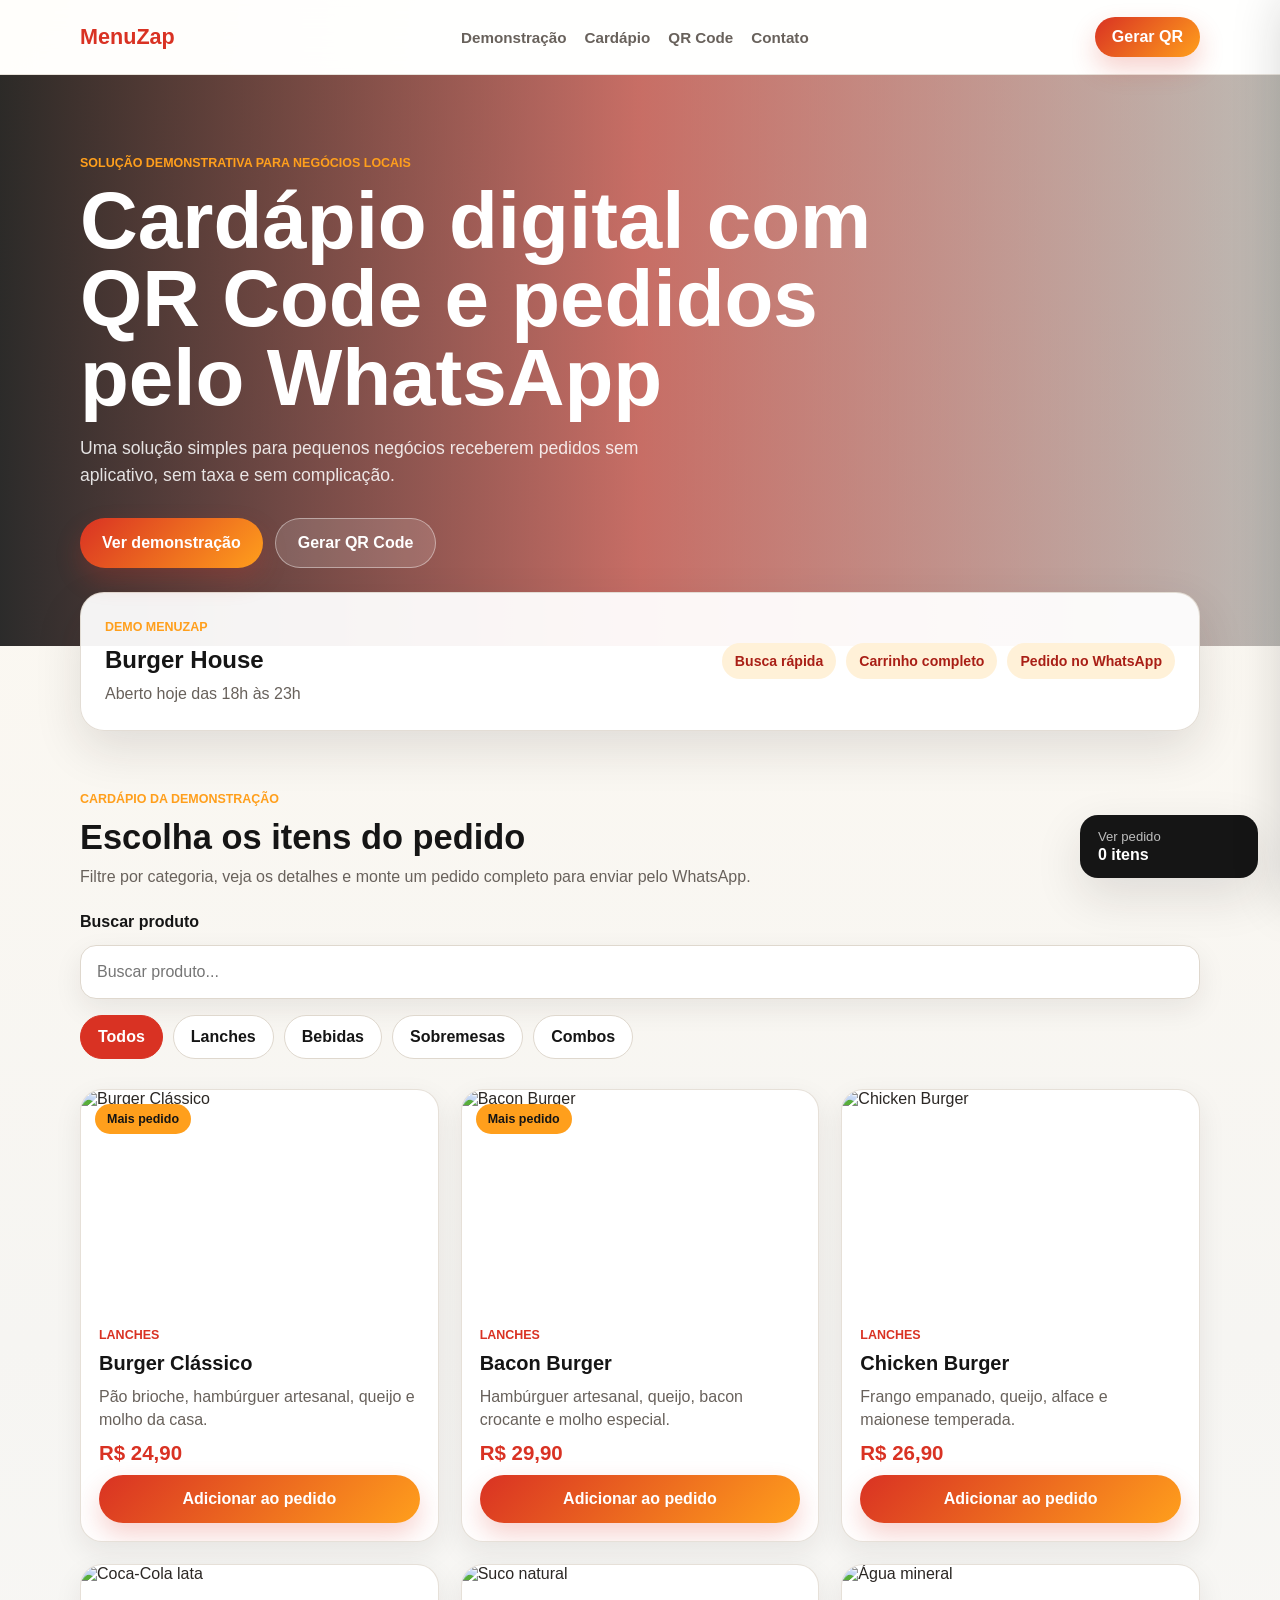
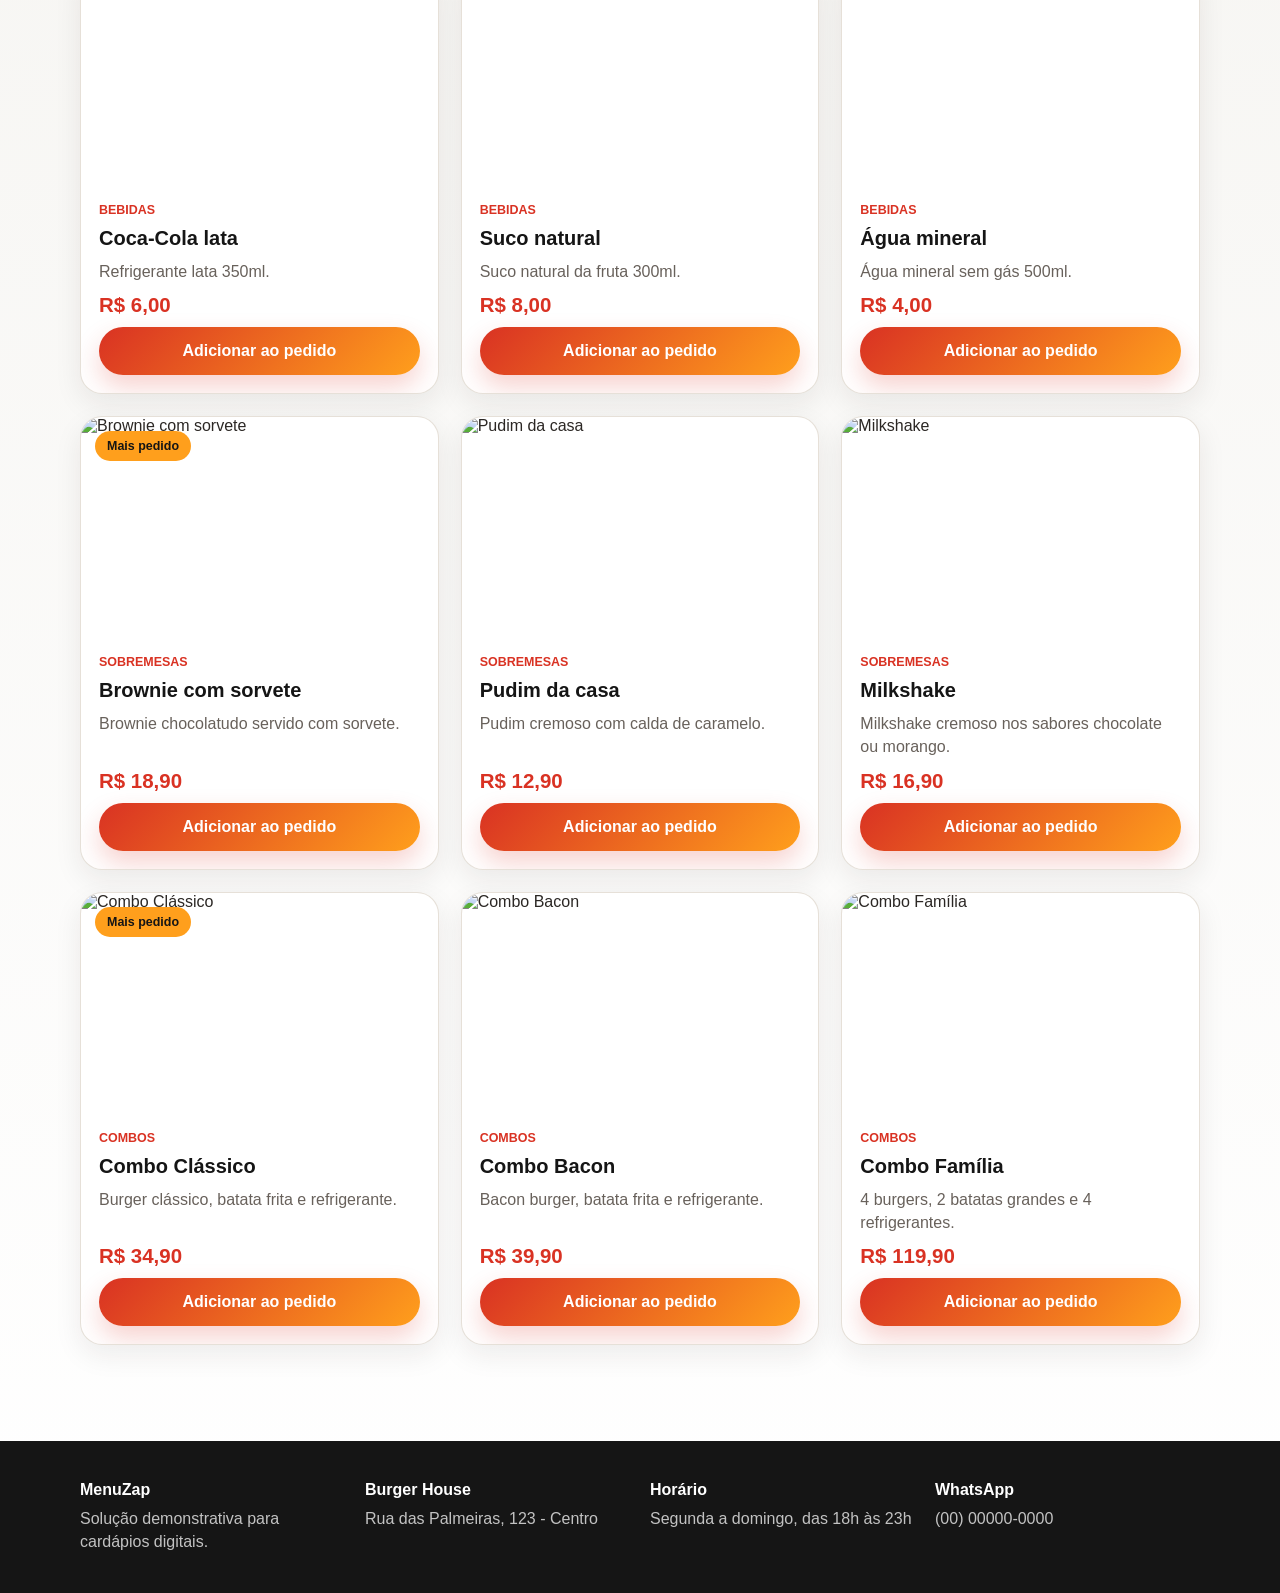
==== index.html @ b973eef1 "versao inicial do menuzap" ====
<!DOCTYPE html>
<html lang="pt-BR">
<head>
  <meta charset="UTF-8">
  <meta name="viewport" content="width=device-width, initial-scale=1.0">
  <title>MenuZap | Cardápio Digital com QR Code</title>
  <link rel="preconnect" href="https://images.unsplash.com">
  <link rel="stylesheet" href="style.css">
</head>
<body>
  <header class="site-header">
    <nav class="navbar" aria-label="Navegação principal">
      <a class="brand" href="index.html">MenuZap</a>
      <div class="nav-links">
        <a href="#demonstracao">Demonstração</a>
        <a href="#cardapio">Cardápio</a>
        <a href="qrcode.html">QR Code</a>
        <a href="#contato">Contato</a>
      </div>
      <a class="nav-button" href="qrcode.html">Gerar QR</a>
    </nav>
  </header>

  <main>
    <section class="hero" id="demonstracao">
      <div class="hero-content">
        <span class="eyebrow">Solução demonstrativa para negócios locais</span>
        <h1>Cardápio digital com QR Code e pedidos pelo WhatsApp</h1>
        <p>Uma solução simples para pequenos negócios receberem pedidos sem aplicativo, sem taxa e sem complicação.</p>
        <div class="hero-actions">
          <a class="primary-button" href="#cardapio">Ver demonstração</a>
          <a class="secondary-button light" href="qrcode.html">Gerar QR Code</a>
        </div>
      </div>
    </section>

    <section class="demo-strip" aria-label="Demonstração MenuZap">
      <div>
        <span class="eyebrow">Demo MenuZap</span>
        <h2>Burger House</h2>
        <p>Aberto hoje das 18h às 23h</p>
      </div>
      <div class="demo-metrics">
        <span>Busca rápida</span>
        <span>Carrinho completo</span>
        <span>Pedido no WhatsApp</span>
      </div>
    </section>

    <section class="menu-section" id="cardapio">
      <div class="section-heading">
        <span class="eyebrow">Cardápio da demonstração</span>
        <h2>Escolha os itens do pedido</h2>
        <p>Filtre por categoria, veja os detalhes e monte um pedido completo para enviar pelo WhatsApp.</p>
      </div>

      <div class="menu-controls">
        <label class="search-label" for="searchInput">Buscar produto</label>
        <input id="searchInput" type="search" placeholder="Buscar produto..." autocomplete="off">
        <div class="filter-buttons" aria-label="Filtros por categoria">
          <button class="filter-button active" type="button" data-category="Todos">Todos</button>
          <button class="filter-button" type="button" data-category="Lanches">Lanches</button>
          <button class="filter-button" type="button" data-category="Bebidas">Bebidas</button>
          <button class="filter-button" type="button" data-category="Sobremesas">Sobremesas</button>
          <button class="filter-button" type="button" data-category="Combos">Combos</button>
        </div>
      </div>

      <div class="products-grid" id="productsGrid" aria-live="polite"></div>
      <p class="empty-state" id="emptyState" hidden>Nenhum produto encontrado.</p>
    </section>
  </main>

  <button class="cart-float" id="openCart" type="button" aria-label="Abrir carrinho">
    <span>Ver pedido</span>
    <strong id="cartCount">0 itens</strong>
  </button>

  <aside class="cart-panel" id="cartPanel" aria-hidden="true" aria-labelledby="cartTitle">
    <div class="cart-header">
      <div>
        <span class="eyebrow">Seu pedido</span>
        <h2 id="cartTitle">Resumo do pedido</h2>
      </div>
      <button class="icon-button" id="closeCart" type="button" aria-label="Fechar carrinho">×</button>
    </div>
    <div class="cart-items" id="cartItems"></div>
    <p class="cart-empty" id="cartEmpty">Seu pedido está vazio.</p>
    <div class="cart-footer">
      <div class="cart-total">
        <span>Total</span>
        <strong id="cartTotal">R$ 0,00</strong>
      </div>
      <a class="primary-button full-button disabled" id="finishOrder" href="#" target="_blank" rel="noopener" aria-disabled="true">Finalizar pelo WhatsApp</a>
    </div>
  </aside>

  <div class="screen-overlay" id="screenOverlay" hidden></div>

  <div class="modal-overlay" id="productModal" aria-hidden="true">
    <div class="modal-content" role="dialog" aria-modal="true" aria-labelledby="modalTitle">
      <button class="modal-close" type="button" id="closeModal" aria-label="Fechar modal">×</button>
      <img id="modalImage" src="" alt="">
      <div class="modal-body">
        <span class="modal-category" id="modalCategory"></span>
        <h2 id="modalTitle"></h2>
        <p id="modalDescription"></p>
        <strong id="modalPrice"></strong>
        <div class="modal-actions">
          <button class="primary-button" id="modalAddToCart" type="button">Adicionar ao pedido</button>
          <a class="secondary-button" id="modalWhatsapp" href="#" target="_blank" rel="noopener">Pedir somente este item</a>
        </div>
      </div>
    </div>
  </div>

  <footer class="footer" id="contato">
    <div>
      <strong>MenuZap</strong>
      <p>Solução demonstrativa para cardápios digitais.</p>
    </div>
    <div>
      <strong>Burger House</strong>
      <p>Rua das Palmeiras, 123 - Centro</p>
    </div>
    <div>
      <strong>Horário</strong>
      <p>Segunda a domingo, das 18h às 23h</p>
    </div>
    <div>
      <strong>WhatsApp</strong>
      <p>(00) 00000-0000</p>
    </div>
  </footer>

  <script src="script.js"></script>
</body>
</html>
---- style.css ----
:root {
  --red: #d93223;
  --red-dark: #a91f16;
  --orange: #ff9f1c;
  --orange-soft: #fff1d8;
  --black: #151515;
  --dark: #24211f;
  --gray: #f6f5f2;
  --gray-strong: #dfd8ce;
  --white: #ffffff;
  --muted: #68615b;
  --text: #2b2724;
  --shadow: 0 18px 48px rgba(33, 28, 24, 0.12);
  --shadow-soft: 0 10px 28px rgba(33, 28, 24, 0.08);
}

* {
  box-sizing: border-box;
}

html {
  scroll-behavior: smooth;
}

body {
  margin: 0;
  font-family: Arial, Helvetica, sans-serif;
  color: var(--text);
  background:
    radial-gradient(circle at top left, rgba(255, 159, 28, 0.18), transparent 34rem),
    linear-gradient(180deg, #fffaf1 0%, var(--gray) 42%, #ffffff 100%);
}

body.modal-open,
body.panel-open {
  overflow: hidden;
}

a {
  color: inherit;
  text-decoration: none;
}

button,
input {
  font: inherit;
}

img {
  display: block;
  width: 100%;
}

.site-header {
  position: sticky;
  top: 0;
  z-index: 30;
  background: rgba(255, 255, 255, 0.92);
  color: var(--black);
  border-bottom: 1px solid rgba(223, 216, 206, 0.7);
  backdrop-filter: blur(16px);
}

.navbar {
  width: min(1120px, calc(100% - 32px));
  min-height: 74px;
  margin: 0 auto;
  display: flex;
  align-items: center;
  justify-content: space-between;
  gap: 16px;
}

.brand {
  font-size: 1.35rem;
  font-weight: 900;
  color: var(--red);
  white-space: nowrap;
}

.nav-links {
  display: flex;
  align-items: center;
  gap: 18px;
  color: var(--muted);
  font-size: 0.95rem;
  font-weight: 700;
}

.nav-links a:hover,
.nav-links a:focus-visible {
  color: var(--red);
}

.nav-button,
.primary-button,
.secondary-button,
.add-button {
  border: 0;
  border-radius: 999px;
  cursor: pointer;
  font-weight: 900;
  transition: transform 0.2s ease, background 0.2s ease, box-shadow 0.2s ease, border-color 0.2s ease;
}

.nav-button,
.primary-button,
.add-button {
  background: linear-gradient(135deg, var(--red), var(--orange));
  color: var(--white);
  box-shadow: 0 12px 26px rgba(217, 50, 35, 0.22);
}

.nav-button {
  padding: 11px 17px;
}

.primary-button,
.secondary-button {
  display: inline-flex;
  align-items: center;
  justify-content: center;
  min-height: 50px;
  padding: 13px 22px;
}

.secondary-button {
  border: 1px solid var(--gray-strong);
  background: var(--white);
  color: var(--black);
}

.secondary-button.light {
  border-color: rgba(255, 255, 255, 0.42);
  background: rgba(255, 255, 255, 0.14);
  color: var(--white);
}

.full-button {
  width: 100%;
}

.disabled {
  pointer-events: none;
  opacity: 0.55;
}

.nav-button:hover,
.primary-button:hover,
.secondary-button:hover,
.add-button:hover {
  transform: translateY(-2px);
}

.nav-button:focus-visible,
.primary-button:focus-visible,
.secondary-button:focus-visible,
.add-button:focus-visible,
.filter-button:focus-visible,
.modal-close:focus-visible,
.icon-button:focus-visible,
.cart-float:focus-visible,
.quantity-control button:focus-visible,
.remove-button:focus-visible,
input:focus-visible {
  outline: 3px solid rgba(255, 159, 28, 0.55);
  outline-offset: 3px;
}

.hero {
  min-height: 560px;
  display: flex;
  align-items: center;
  color: var(--white);
  background:
    linear-gradient(90deg, rgba(21, 21, 21, 0.9), rgba(169, 31, 22, 0.64), rgba(21, 21, 21, 0.28)),
    url("https://images.unsplash.com/photo-1550547660-d9450f859349?auto=format&fit=crop&w=1600&q=80") center/cover;
}

.hero-content,
.demo-strip,
.menu-section {
  width: min(1120px, calc(100% - 32px));
  margin: 0 auto;
}

.hero-content {
  padding: 78px 0;
}

.eyebrow {
  display: inline-flex;
  margin-bottom: 12px;
  color: var(--orange);
  font-size: 0.78rem;
  font-weight: 900;
  letter-spacing: 0;
  text-transform: uppercase;
}

.hero h1,
.qr-hero h1 {
  max-width: 820px;
  margin: 0;
  font-size: clamp(2.45rem, 7vw, 5rem);
  line-height: 0.98;
}

.hero p,
.qr-hero p {
  max-width: 610px;
  margin: 18px 0 28px;
  color: rgba(255, 255, 255, 0.86);
  font-size: 1.1rem;
  line-height: 1.55;
}

.hero-actions {
  display: flex;
  flex-wrap: wrap;
  gap: 12px;
}

.demo-strip {
  display: flex;
  align-items: center;
  justify-content: space-between;
  gap: 20px;
  margin-top: -54px;
  padding: 24px;
  border: 1px solid rgba(223, 216, 206, 0.85);
  border-radius: 24px;
  background: rgba(255, 255, 255, 0.94);
  box-shadow: var(--shadow);
}

.demo-strip h2,
.section-heading h2,
.cart-header h2,
.qr-card h2 {
  margin: 0;
  color: var(--black);
}

.demo-strip p,
.section-heading p {
  margin: 8px 0 0;
  color: var(--muted);
  line-height: 1.5;
}

.demo-metrics {
  display: flex;
  flex-wrap: wrap;
  gap: 10px;
  justify-content: flex-end;
}

.demo-metrics span {
  border-radius: 999px;
  padding: 10px 13px;
  background: var(--orange-soft);
  color: var(--red-dark);
  font-size: 0.88rem;
  font-weight: 900;
}

.menu-section {
  padding: 58px 0 96px;
}

.section-heading {
  max-width: 720px;
  margin-bottom: 24px;
}

.section-heading h2 {
  font-size: 2.15rem;
}

.menu-controls {
  display: grid;
  gap: 14px;
  margin-bottom: 24px;
}

.search-label,
.qr-form label {
  font-weight: 900;
  color: var(--black);
}

#searchInput,
#urlInput {
  width: 100%;
  min-height: 54px;
  border: 1px solid var(--gray-strong);
  border-radius: 16px;
  padding: 0 16px;
  background: var(--white);
  color: var(--black);
  box-shadow: var(--shadow-soft);
}

.filter-buttons {
  display: flex;
  gap: 10px;
  overflow-x: auto;
  padding: 2px 0 6px;
}

.filter-button {
  min-height: 44px;
  border: 1px solid var(--gray-strong);
  border-radius: 999px;
  padding: 0 17px;
  background: var(--white);
  color: var(--black);
  cursor: pointer;
  font-weight: 900;
  white-space: nowrap;
}

.filter-button.active {
  border-color: var(--red);
  background: var(--red);
  color: var(--white);
}

.products-grid {
  display: grid;
  grid-template-columns: repeat(3, minmax(0, 1fr));
  gap: 22px;
}

.product-card {
  position: relative;
  display: flex;
  flex-direction: column;
  overflow: hidden;
  border: 1px solid rgba(223, 216, 206, 0.78);
  border-radius: 22px;
  background: var(--white);
  box-shadow: var(--shadow-soft);
  cursor: pointer;
  text-align: left;
  transition: transform 0.2s ease, box-shadow 0.2s ease;
}

.product-card:hover {
  transform: translateY(-4px);
  box-shadow: var(--shadow);
}

.product-card img {
  height: 220px;
  object-fit: cover;
}

.product-info {
  display: flex;
  flex: 1;
  flex-direction: column;
  gap: 10px;
  padding: 18px;
}

.product-category {
  color: var(--red);
  font-size: 0.78rem;
  font-weight: 900;
  text-transform: uppercase;
}

.product-info h3 {
  margin: 0;
  color: var(--black);
  font-size: 1.25rem;
}

.product-info p {
  flex: 1;
  margin: 0;
  color: var(--muted);
  line-height: 1.45;
}

.price {
  color: var(--red);
  font-size: 1.28rem;
  font-weight: 900;
}

.badge {
  position: absolute;
  top: 14px;
  left: 14px;
  border-radius: 999px;
  padding: 8px 12px;
  background: var(--orange);
  color: var(--black);
  font-size: 0.78rem;
  font-weight: 900;
}

.add-button {
  width: 100%;
  min-height: 48px;
}

.empty-state {
  margin: 32px 0 0;
  padding: 24px;
  border-radius: 18px;
  background: var(--white);
  color: var(--black);
  font-weight: 900;
  text-align: center;
  box-shadow: var(--shadow-soft);
}

.cart-float {
  position: fixed;
  right: 22px;
  bottom: 22px;
  z-index: 25;
  display: grid;
  gap: 2px;
  min-width: 178px;
  border: 0;
  border-radius: 18px;
  padding: 14px 18px;
  background: var(--black);
  color: var(--white);
  box-shadow: var(--shadow);
  cursor: pointer;
  text-align: left;
}

.cart-float span {
  font-size: 0.82rem;
  color: rgba(255, 255, 255, 0.72);
}

.cart-float strong {
  font-size: 1rem;
}

.cart-panel {
  position: fixed;
  top: 0;
  right: 0;
  z-index: 60;
  width: min(420px, 100%);
  height: 100vh;
  display: flex;
  flex-direction: column;
  padding: 22px;
  background: var(--white);
  box-shadow: -18px 0 48px rgba(21, 21, 21, 0.18);
  transform: translateX(105%);
  transition: transform 0.25s ease;
}

.cart-panel.open {
  transform: translateX(0);
}

.cart-header {
  display: flex;
  align-items: flex-start;
  justify-content: space-between;
  gap: 16px;
  padding-bottom: 18px;
  border-bottom: 1px solid var(--gray-strong);
}

.icon-button,
.modal-close {
  width: 42px;
  height: 42px;
  border: 0;
  border-radius: 50%;
  background: var(--black);
  color: var(--white);
  cursor: pointer;
  font-size: 1.35rem;
  font-weight: 900;
}

.cart-items {
  flex: 1;
  overflow: auto;
  display: grid;
  align-content: start;
  gap: 12px;
  padding: 18px 0;
}

.cart-item {
  display: grid;
  grid-template-columns: 1fr auto;
  gap: 12px;
  padding: 14px;
  border: 1px solid var(--gray-strong);
  border-radius: 16px;
  background: #fffaf4;
}

.cart-item strong,
.cart-item span {
  display: block;
}

.cart-item span {
  margin-top: 4px;
  color: var(--muted);
  font-size: 0.92rem;
}

.quantity-control {
  display: flex;
  align-items: center;
  gap: 8px;
}

.quantity-control button {
  width: 34px;
  height: 34px;
  border: 0;
  border-radius: 50%;
  background: var(--black);
  color: var(--white);
  cursor: pointer;
  font-weight: 900;
}

.quantity-control span {
  min-width: 22px;
  margin: 0;
  color: var(--black);
  text-align: center;
  font-weight: 900;
}

.remove-button {
  grid-column: 1 / -1;
  width: fit-content;
  border: 0;
  background: transparent;
  color: var(--red);
  cursor: pointer;
  font-weight: 900;
}

.cart-empty {
  margin: 18px 0;
  color: var(--muted);
  font-weight: 800;
}

.cart-footer {
  display: grid;
  gap: 14px;
  padding-top: 18px;
  border-top: 1px solid var(--gray-strong);
}

.cart-total {
  display: flex;
  align-items: center;
  justify-content: space-between;
  color: var(--black);
}

.cart-total strong {
  font-size: 1.35rem;
}

.screen-overlay {
  position: fixed;
  inset: 0;
  z-index: 55;
  background: rgba(21, 21, 21, 0.45);
}

.modal-overlay {
  position: fixed;
  inset: 0;
  z-index: 70;
  display: none;
  align-items: center;
  justify-content: center;
  padding: 20px;
  background: rgba(0, 0, 0, 0.72);
}

.modal-overlay.open {
  display: flex;
}

.modal-content {
  position: relative;
  width: min(760px, 100%);
  max-height: calc(100vh - 40px);
  overflow: auto;
  border-radius: 24px;
  background: var(--white);
  box-shadow: var(--shadow);
}

.modal-close {
  position: absolute;
  top: 12px;
  right: 12px;
  z-index: 2;
}

.modal-content img {
  height: 340px;
  object-fit: cover;
}

.modal-body {
  padding: 26px;
}

.modal-category {
  color: var(--red);
  font-weight: 900;
  text-transform: uppercase;
}

.modal-body h2 {
  margin: 8px 0 10px;
  color: var(--black);
  font-size: 2rem;
}

.modal-body p {
  margin: 0 0 18px;
  color: var(--muted);
  line-height: 1.55;
}

.modal-body strong {
  display: block;
  margin-bottom: 18px;
  color: var(--red);
  font-size: 1.45rem;
}

.modal-actions {
  display: flex;
  flex-wrap: wrap;
  gap: 12px;
}

.footer {
  display: grid;
  grid-template-columns: repeat(4, minmax(0, 1fr));
  gap: 20px;
  padding: 40px max(16px, calc((100% - 1120px) / 2));
  background: var(--black);
  color: var(--white);
}

.footer p {
  margin: 8px 0 0;
  color: rgba(255, 255, 255, 0.74);
  line-height: 1.45;
}

.qr-page {
  min-height: calc(100vh - 74px);
  padding: 56px 16px 72px;
}

.qr-layout {
  width: min(1120px, 100%);
  margin: 0 auto;
  display: grid;
  grid-template-columns: 1fr 420px;
  gap: 28px;
  align-items: start;
}

.qr-hero {
  min-height: 520px;
  display: grid;
  align-content: center;
  border-radius: 28px;
  padding: 42px;
  color: var(--white);
  background:
    linear-gradient(120deg, rgba(21, 21, 21, 0.92), rgba(217, 50, 35, 0.66)),
    url("https://images.unsplash.com/photo-1606131731446-5568d87113aa?auto=format&fit=crop&w=1400&q=80") center/cover;
  box-shadow: var(--shadow);
}

.qr-card {
  border: 1px solid rgba(223, 216, 206, 0.9);
  border-radius: 24px;
  padding: 26px;
  background: var(--white);
  box-shadow: var(--shadow);
}

.qr-form {
  display: grid;
  gap: 12px;
  margin-top: 18px;
}

.qr-actions {
  display: grid;
  grid-template-columns: 1fr 1fr;
  gap: 10px;
}

.form-message {
  min-height: 22px;
  margin: 14px 0;
  color: var(--red);
  font-weight: 900;
}

.qr-preview {
  display: grid;
  place-items: center;
  min-height: 280px;
  margin-top: 16px;
  border: 1px dashed var(--gray-strong);
  border-radius: 20px;
  background: #fffaf4;
}

.qr-placeholder {
  max-width: 240px;
  margin: 0;
  color: var(--muted);
  text-align: center;
  line-height: 1.5;
}

.qr-result {
  display: grid;
  place-items: center;
}

.qr-result canvas,
.qr-result img {
  max-width: 100%;
  height: auto;
  padding: 12px;
  border-radius: 16px;
  background: var(--white);
}

@media (max-width: 960px) {
  .products-grid,
  .footer {
    grid-template-columns: repeat(2, minmax(0, 1fr));
  }

  .qr-layout {
    grid-template-columns: 1fr;
  }

  .qr-hero {
    min-height: 400px;
  }
}

@media (max-width: 720px) {
  .navbar {
    min-height: auto;
    flex-wrap: wrap;
    padding: 14px 0;
  }

  .nav-links {
    order: 3;
    width: 100%;
    justify-content: space-between;
    gap: 10px;
    overflow-x: auto;
    padding-bottom: 2px;
  }

  .nav-button {
    padding: 10px 14px;
  }

  .hero {
    min-height: 590px;
    background:
      linear-gradient(180deg, rgba(21, 21, 21, 0.92), rgba(169, 31, 22, 0.76)),
      url("https://images.unsplash.com/photo-1550547660-d9450f859349?auto=format&fit=crop&w=1000&q=80") center/cover;
  }

  .demo-strip {
    align-items: flex-start;
    flex-direction: column;
    margin-top: -34px;
  }

  .demo-metrics {
    justify-content: flex-start;
  }

  .products-grid,
  .footer {
    grid-template-columns: 1fr;
  }

  .product-card img {
    height: 240px;
  }

  .cart-float {
    right: 16px;
    bottom: 16px;
    left: 16px;
    display: flex;
    align-items: center;
    justify-content: space-between;
  }

  .modal-actions,
  .hero-actions,
  .qr-actions {
    grid-template-columns: 1fr;
    flex-direction: column;
  }

  .modal-actions .primary-button,
  .modal-actions .secondary-button,
  .hero-actions .primary-button,
  .hero-actions .secondary-button {
    width: 100%;
  }

  .qr-hero,
  .qr-card {
    border-radius: 22px;
    padding: 24px;
  }
}

@media (max-width: 430px) {
  .hero h1,
  .qr-hero h1 {
    font-size: 2.35rem;
  }

  .hero-content {
    padding: 58px 0 76px;
  }

  .section-heading h2 {
    font-size: 1.8rem;
  }

  .modal-content img {
    height: 240px;
  }
}
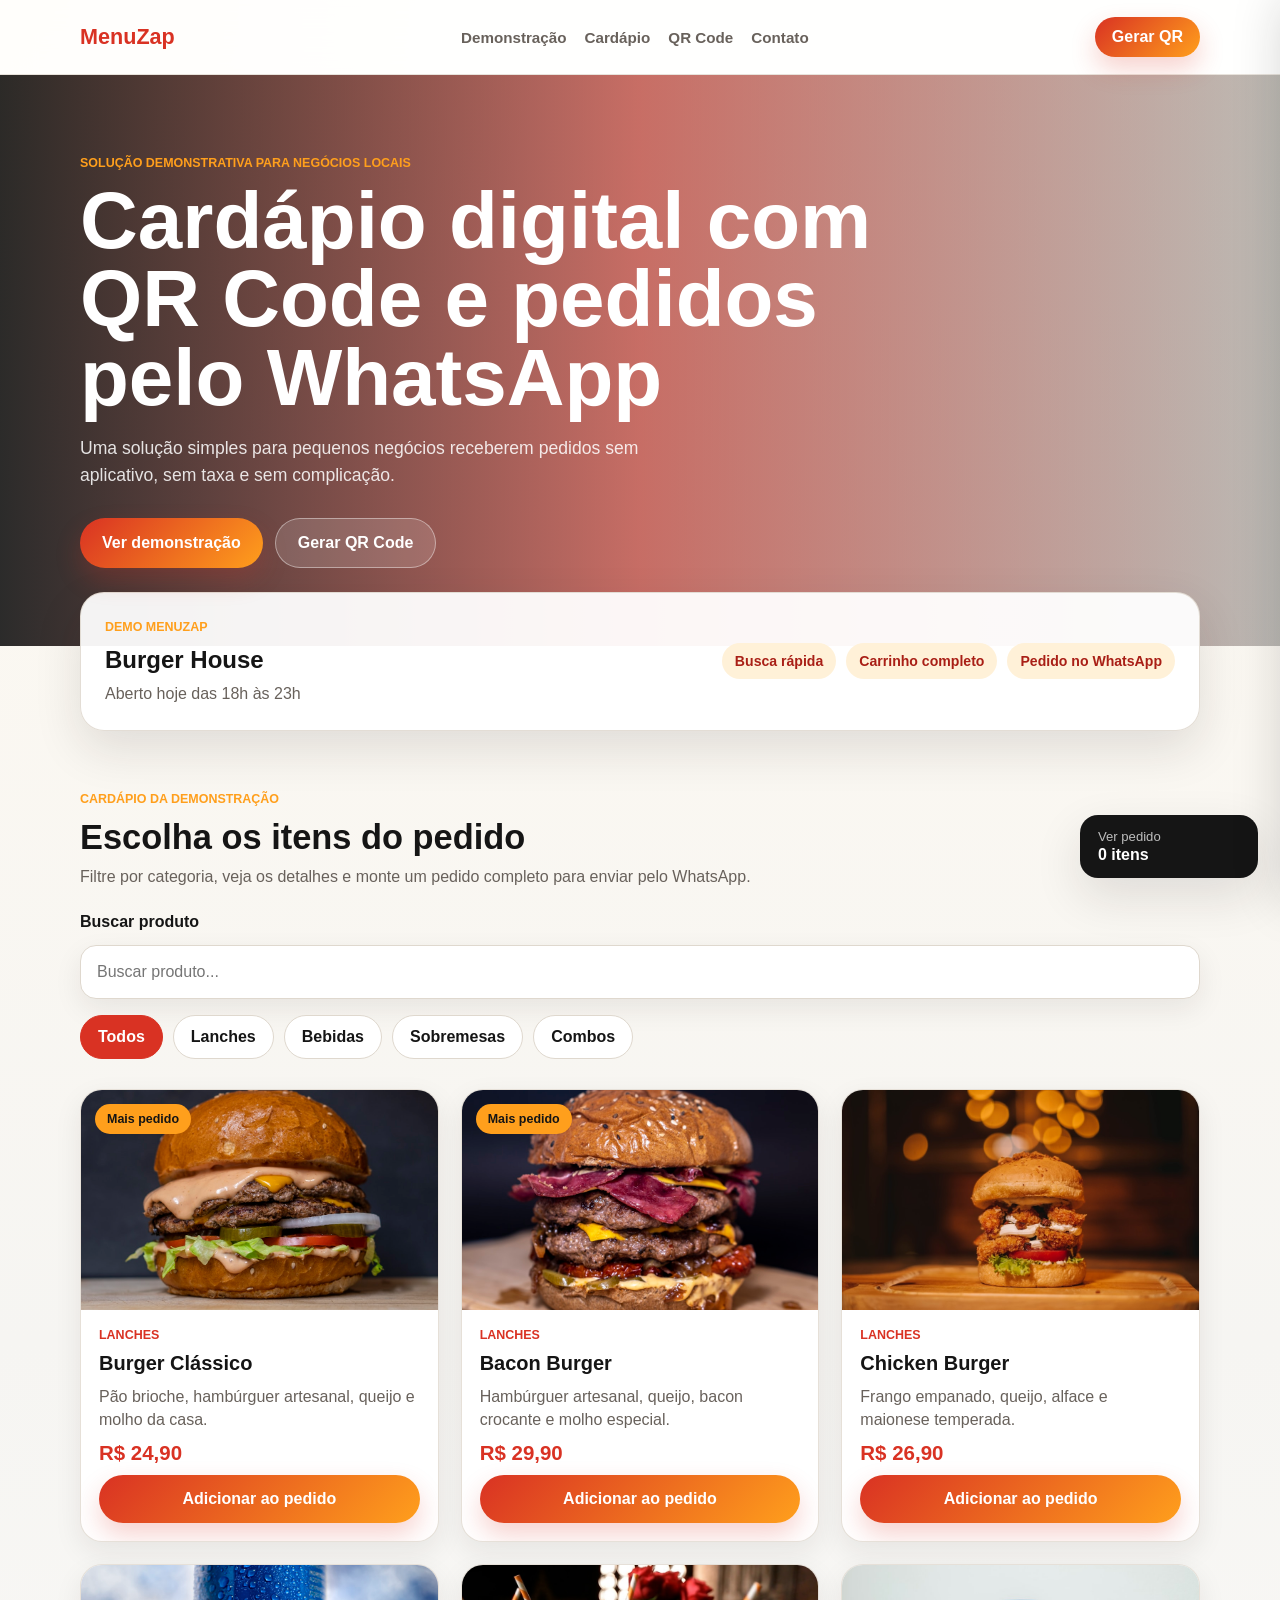
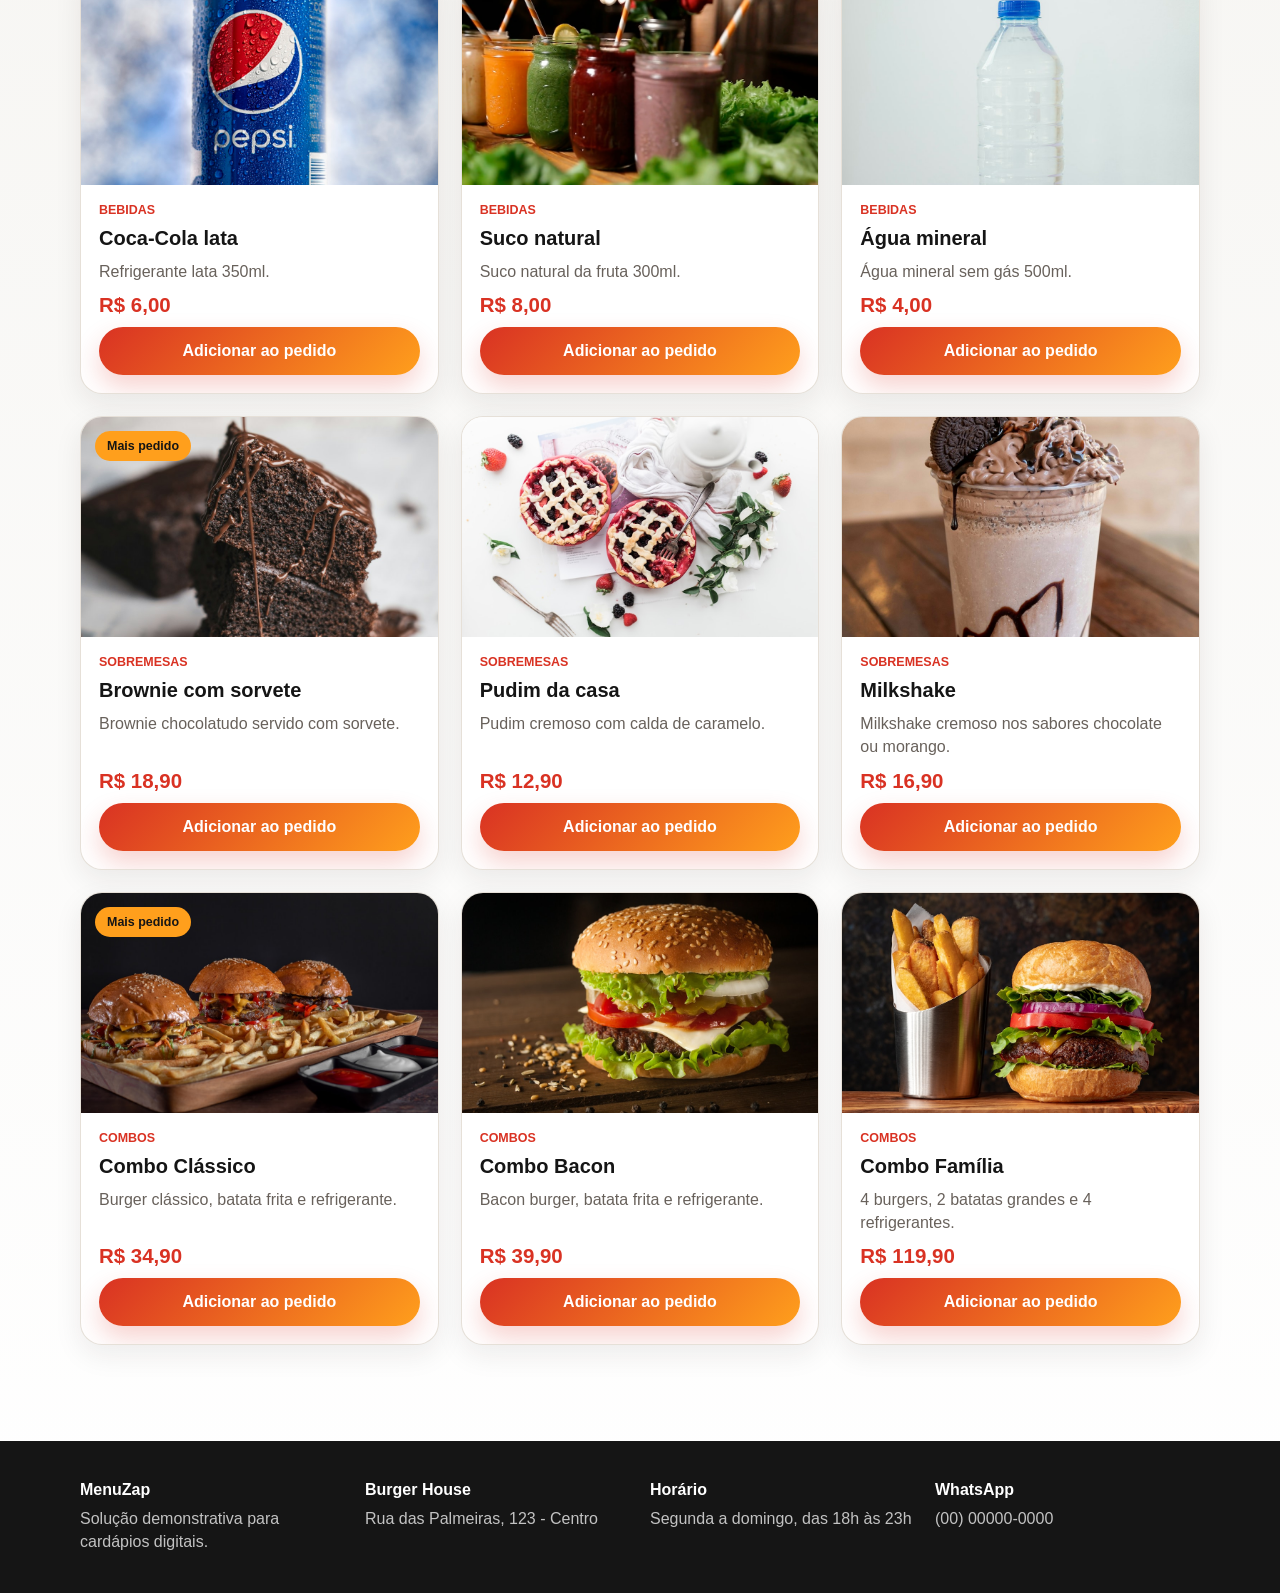
==== commit c7eb9730: "adiciona pix facilitado no checkout" ====
--- a/index.html
+++ b/index.html
@@ -1,5 +1,6 @@
 <!DOCTYPE html>
 <html lang="pt-BR">
+
 <head>
   <meta charset="UTF-8">
   <meta name="viewport" content="width=device-width, initial-scale=1.0">
@@ -7,6 +8,7 @@
   <link rel="preconnect" href="https://images.unsplash.com">
   <link rel="stylesheet" href="style.css">
 </head>
+
 <body>
   <header class="site-header">
     <nav class="navbar" aria-label="Navegação principal">
@@ -24,12 +26,20 @@
   <main>
     <section class="hero" id="demonstracao">
       <div class="hero-content">
-        <span class="eyebrow">Solução demonstrativa para negócios locais</span>
+        <span class="eyebrow">
+          Solução demonstrativa para negócios locais
+        </span>
         <h1>Cardápio digital com QR Code e pedidos pelo WhatsApp</h1>
-        <p>Uma solução simples para pequenos negócios receberem pedidos sem aplicativo, sem taxa e sem complicação.</p>
+        <p>
+          Uma solução simples para pequenos negócios receberem pedidos sem
+          aplicativo, sem taxa e sem complicação.
+        </p>
+
         <div class="hero-actions">
           <a class="primary-button" href="#cardapio">Ver demonstração</a>
-          <a class="secondary-button light" href="qrcode.html">Gerar QR Code</a>
+          <a class="secondary-button light" href="qrcode.html">
+            Gerar QR Code
+          </a>
         </div>
       </div>
     </section>
@@ -51,18 +61,36 @@
       <div class="section-heading">
         <span class="eyebrow">Cardápio da demonstração</span>
         <h2>Escolha os itens do pedido</h2>
-        <p>Filtre por categoria, veja os detalhes e monte um pedido completo para enviar pelo WhatsApp.</p>
+        <p>
+          Filtre por categoria, veja os detalhes e monte um pedido completo para
+          enviar pelo WhatsApp.
+        </p>
       </div>
 
       <div class="menu-controls">
         <label class="search-label" for="searchInput">Buscar produto</label>
-        <input id="searchInput" type="search" placeholder="Buscar produto..." autocomplete="off">
+        <input
+          id="searchInput"
+          type="search"
+          placeholder="Buscar produto..."
+          autocomplete="off"
+        >
         <div class="filter-buttons" aria-label="Filtros por categoria">
-          <button class="filter-button active" type="button" data-category="Todos">Todos</button>
-          <button class="filter-button" type="button" data-category="Lanches">Lanches</button>
-          <button class="filter-button" type="button" data-category="Bebidas">Bebidas</button>
-          <button class="filter-button" type="button" data-category="Sobremesas">Sobremesas</button>
-          <button class="filter-button" type="button" data-category="Combos">Combos</button>
+          <button class="filter-button active" type="button" data-category="Todos">
+            Todos
+          </button>
+          <button class="filter-button" type="button" data-category="Lanches">
+            Lanches
+          </button>
+          <button class="filter-button" type="button" data-category="Bebidas">
+            Bebidas
+          </button>
+          <button class="filter-button" type="button" data-category="Sobremesas">
+            Sobremesas
+          </button>
+          <button class="filter-button" type="button" data-category="Combos">
+            Combos
+          </button>
         </div>
       </div>
 
@@ -71,35 +99,107 @@
     </section>
   </main>
 
-  <button class="cart-float" id="openCart" type="button" aria-label="Abrir carrinho">
+  <button
+    class="cart-float"
+    id="openCart"
+    type="button"
+    aria-label="Abrir carrinho"
+  >
     <span>Ver pedido</span>
     <strong id="cartCount">0 itens</strong>
   </button>
 
-  <aside class="cart-panel" id="cartPanel" aria-hidden="true" aria-labelledby="cartTitle">
+  <aside
+    class="cart-panel"
+    id="cartPanel"
+    aria-hidden="true"
+    aria-labelledby="cartTitle"
+  >
     <div class="cart-header">
       <div>
         <span class="eyebrow">Seu pedido</span>
         <h2 id="cartTitle">Resumo do pedido</h2>
       </div>
-      <button class="icon-button" id="closeCart" type="button" aria-label="Fechar carrinho">×</button>
+      <button
+        class="icon-button"
+        id="closeCart"
+        type="button"
+        aria-label="Fechar carrinho"
+      >
+        ×
+      </button>
     </div>
     <div class="cart-items" id="cartItems"></div>
     <p class="cart-empty" id="cartEmpty">Seu pedido está vazio.</p>
     <div class="cart-footer">
+      <section class="payment-box" aria-labelledby="paymentTitle">
+        <h3 id="paymentTitle">Forma de pagamento</h3>
+
+        <div class="payment-options">
+          <label class="payment-option">
+            <input type="radio" name="paymentMethod" value="Pix" checked>
+            <span>Pix</span>
+          </label>
+
+          <label class="payment-option">
+            <input type="radio" name="paymentMethod" value="Dinheiro">
+            <span>Dinheiro</span>
+          </label>
+
+          <label class="payment-option">
+            <input
+              type="radio"
+              name="paymentMethod"
+              value="Cartão na entrega/retirada"
+            >
+            <span>Cartão na entrega/retirada</span>
+          </label>
+        </div>
+
+        <div class="pix-box" id="pixBox">
+          <span>Chave Pix</span>
+          <strong id="pixKey">pix@burgerhouse.com</strong>
+          <button class="copy-pix-button" id="copyPixKey" type="button">
+            Copiar chave Pix
+          </button>
+          <p class="copy-message" id="copyPixMessage" aria-live="polite"></p>
+        </div>
+      </section>
+
       <div class="cart-total">
         <span>Total</span>
         <strong id="cartTotal">R$ 0,00</strong>
       </div>
-      <a class="primary-button full-button disabled" id="finishOrder" href="#" target="_blank" rel="noopener" aria-disabled="true">Finalizar pelo WhatsApp</a>
+      <a
+        class="primary-button full-button disabled"
+        id="finishOrder"
+        href="#"
+        target="_blank"
+        rel="noopener"
+        aria-disabled="true"
+      >
+        Finalizar pelo WhatsApp
+      </a>
     </div>
   </aside>
 
   <div class="screen-overlay" id="screenOverlay" hidden></div>
 
   <div class="modal-overlay" id="productModal" aria-hidden="true">
-    <div class="modal-content" role="dialog" aria-modal="true" aria-labelledby="modalTitle">
-      <button class="modal-close" type="button" id="closeModal" aria-label="Fechar modal">×</button>
+    <div
+      class="modal-content"
+      role="dialog"
+      aria-modal="true"
+      aria-labelledby="modalTitle"
+    >
+      <button
+        class="modal-close"
+        type="button"
+        id="closeModal"
+        aria-label="Fechar modal"
+      >
+        ×
+      </button>
       <img id="modalImage" src="" alt="">
       <div class="modal-body">
         <span class="modal-category" id="modalCategory"></span>
@@ -107,8 +207,18 @@
         <p id="modalDescription"></p>
         <strong id="modalPrice"></strong>
         <div class="modal-actions">
-          <button class="primary-button" id="modalAddToCart" type="button">Adicionar ao pedido</button>
-          <a class="secondary-button" id="modalWhatsapp" href="#" target="_blank" rel="noopener">Pedir somente este item</a>
+          <button class="primary-button" id="modalAddToCart" type="button">
+            Adicionar ao pedido
+          </button>
+          <a
+            class="secondary-button"
+            id="modalWhatsapp"
+            href="#"
+            target="_blank"
+            rel="noopener"
+          >
+            Pedir somente este item
+          </a>
         </div>
       </div>
     </div>
@@ -135,4 +245,5 @@
 
   <script src="script.js"></script>
 </body>
+
 </html>
--- a/style.css
+++ b/style.css
@@ -26,8 +26,13 @@
   margin: 0;
   font-family: Arial, Helvetica, sans-serif;
   color: var(--text);
+
   background:
-    radial-gradient(circle at top left, rgba(255, 159, 28, 0.18), transparent 34rem),
+    radial-gradient(
+      circle at top left,
+      rgba(255, 159, 28, 0.18),
+      transparent 34rem
+    ),
     linear-gradient(180deg, #fffaf1 0%, var(--gray) 42%, #ffffff 100%);
 }
 
@@ -55,6 +60,7 @@
   position: sticky;
   top: 0;
   z-index: 30;
+
   background: rgba(255, 255, 255, 0.92);
   color: var(--black);
   border-bottom: 1px solid rgba(223, 216, 206, 0.7);
@@ -100,7 +106,11 @@
   border-radius: 999px;
   cursor: pointer;
   font-weight: 900;
-  transition: transform 0.2s ease, background 0.2s ease, box-shadow 0.2s ease, border-color 0.2s ease;
+  transition:
+    transform 0.2s ease,
+    background 0.2s ease,
+    box-shadow 0.2s ease,
+    border-color 0.2s ease;
 }
 
 .nav-button,
@@ -162,6 +172,7 @@
 .cart-float:focus-visible,
 .quantity-control button:focus-visible,
 .remove-button:focus-visible,
+.copy-pix-button:focus-visible,
 input:focus-visible {
   outline: 3px solid rgba(255, 159, 28, 0.55);
   outline-offset: 3px;
@@ -172,9 +183,16 @@
   display: flex;
   align-items: center;
   color: var(--white);
+
   background:
-    linear-gradient(90deg, rgba(21, 21, 21, 0.9), rgba(169, 31, 22, 0.64), rgba(21, 21, 21, 0.28)),
-    url("https://images.unsplash.com/photo-1550547660-d9450f859349?auto=format&fit=crop&w=1600&q=80") center/cover;
+    linear-gradient(
+      90deg,
+      rgba(21, 21, 21, 0.9),
+      rgba(169, 31, 22, 0.64),
+      rgba(21, 21, 21, 0.28)
+    ),
+    url("https://images.unsplash.com/photo-1550547660-d9450f859349?auto=format&fit=crop&w=1600&q=80")
+      center/cover;
 }
 
 .hero-content,
@@ -226,6 +244,7 @@
   align-items: center;
   justify-content: space-between;
   gap: 20px;
+
   margin-top: -54px;
   padding: 24px;
   border: 1px solid rgba(223, 216, 206, 0.85);
@@ -338,6 +357,7 @@
   display: flex;
   flex-direction: column;
   overflow: hidden;
+
   border: 1px solid rgba(223, 216, 206, 0.78);
   border-radius: 22px;
   background: var(--white);
@@ -424,6 +444,7 @@
   right: 22px;
   bottom: 22px;
   z-index: 25;
+
   display: grid;
   gap: 2px;
   min-width: 178px;
@@ -451,6 +472,7 @@
   top: 0;
   right: 0;
   z-index: 60;
+
   width: min(420px, 100%);
   height: 100vh;
   display: flex;
@@ -566,6 +588,85 @@
   border-top: 1px solid var(--gray-strong);
 }
 
+.payment-box {
+  display: grid;
+  gap: 12px;
+  padding: 14px;
+  border: 1px solid var(--gray-strong);
+  border-radius: 18px;
+  background: #fffaf4;
+}
+
+.payment-box h3 {
+  margin: 0;
+  color: var(--black);
+  font-size: 1rem;
+}
+
+.payment-options {
+  display: grid;
+  gap: 8px;
+}
+
+.payment-option {
+  display: flex;
+  align-items: center;
+  gap: 10px;
+  padding: 11px 12px;
+  border: 1px solid var(--gray-strong);
+  border-radius: 14px;
+  background: var(--white);
+  color: var(--black);
+  cursor: pointer;
+  font-weight: 900;
+}
+
+.payment-option input {
+  width: 18px;
+  height: 18px;
+  accent-color: var(--red);
+}
+
+.pix-box {
+  display: grid;
+  gap: 8px;
+  padding: 12px;
+  border-radius: 14px;
+  background: var(--orange-soft);
+}
+
+.pix-box span {
+  color: var(--red-dark);
+  font-size: 0.82rem;
+  font-weight: 900;
+  text-transform: uppercase;
+}
+
+.pix-box strong {
+  color: var(--black);
+  overflow-wrap: anywhere;
+}
+
+.copy-pix-button {
+  width: fit-content;
+  min-height: 40px;
+  border: 0;
+  border-radius: 999px;
+  padding: 0 14px;
+  background: var(--black);
+  color: var(--white);
+  cursor: pointer;
+  font-weight: 900;
+}
+
+.copy-message {
+  min-height: 18px;
+  margin: 0;
+  color: var(--red-dark);
+  font-size: 0.9rem;
+  font-weight: 900;
+}
+
 .cart-total {
   display: flex;
   align-items: center;
@@ -588,6 +689,7 @@
   position: fixed;
   inset: 0;
   z-index: 70;
+
   display: none;
   align-items: center;
   justify-content: center;
@@ -689,12 +791,14 @@
   min-height: 520px;
   display: grid;
   align-content: center;
+
   border-radius: 28px;
   padding: 42px;
   color: var(--white);
   background:
     linear-gradient(120deg, rgba(21, 21, 21, 0.92), rgba(217, 50, 35, 0.66)),
-    url("https://images.unsplash.com/photo-1606131731446-5568d87113aa?auto=format&fit=crop&w=1400&q=80") center/cover;
+    url("https://images.unsplash.com/photo-1606131731446-5568d87113aa?auto=format&fit=crop&w=1400&q=80")
+      center/cover;
   box-shadow: var(--shadow);
 }
 
@@ -795,8 +899,13 @@
   .hero {
     min-height: 590px;
     background:
-      linear-gradient(180deg, rgba(21, 21, 21, 0.92), rgba(169, 31, 22, 0.76)),
-      url("https://images.unsplash.com/photo-1550547660-d9450f859349?auto=format&fit=crop&w=1000&q=80") center/cover;
+      linear-gradient(
+        180deg,
+        rgba(21, 21, 21, 0.92),
+        rgba(169, 31, 22, 0.76)
+      ),
+      url("https://images.unsplash.com/photo-1550547660-d9450f859349?auto=format&fit=crop&w=1000&q=80")
+        center/cover;
   }
 
   .demo-strip {
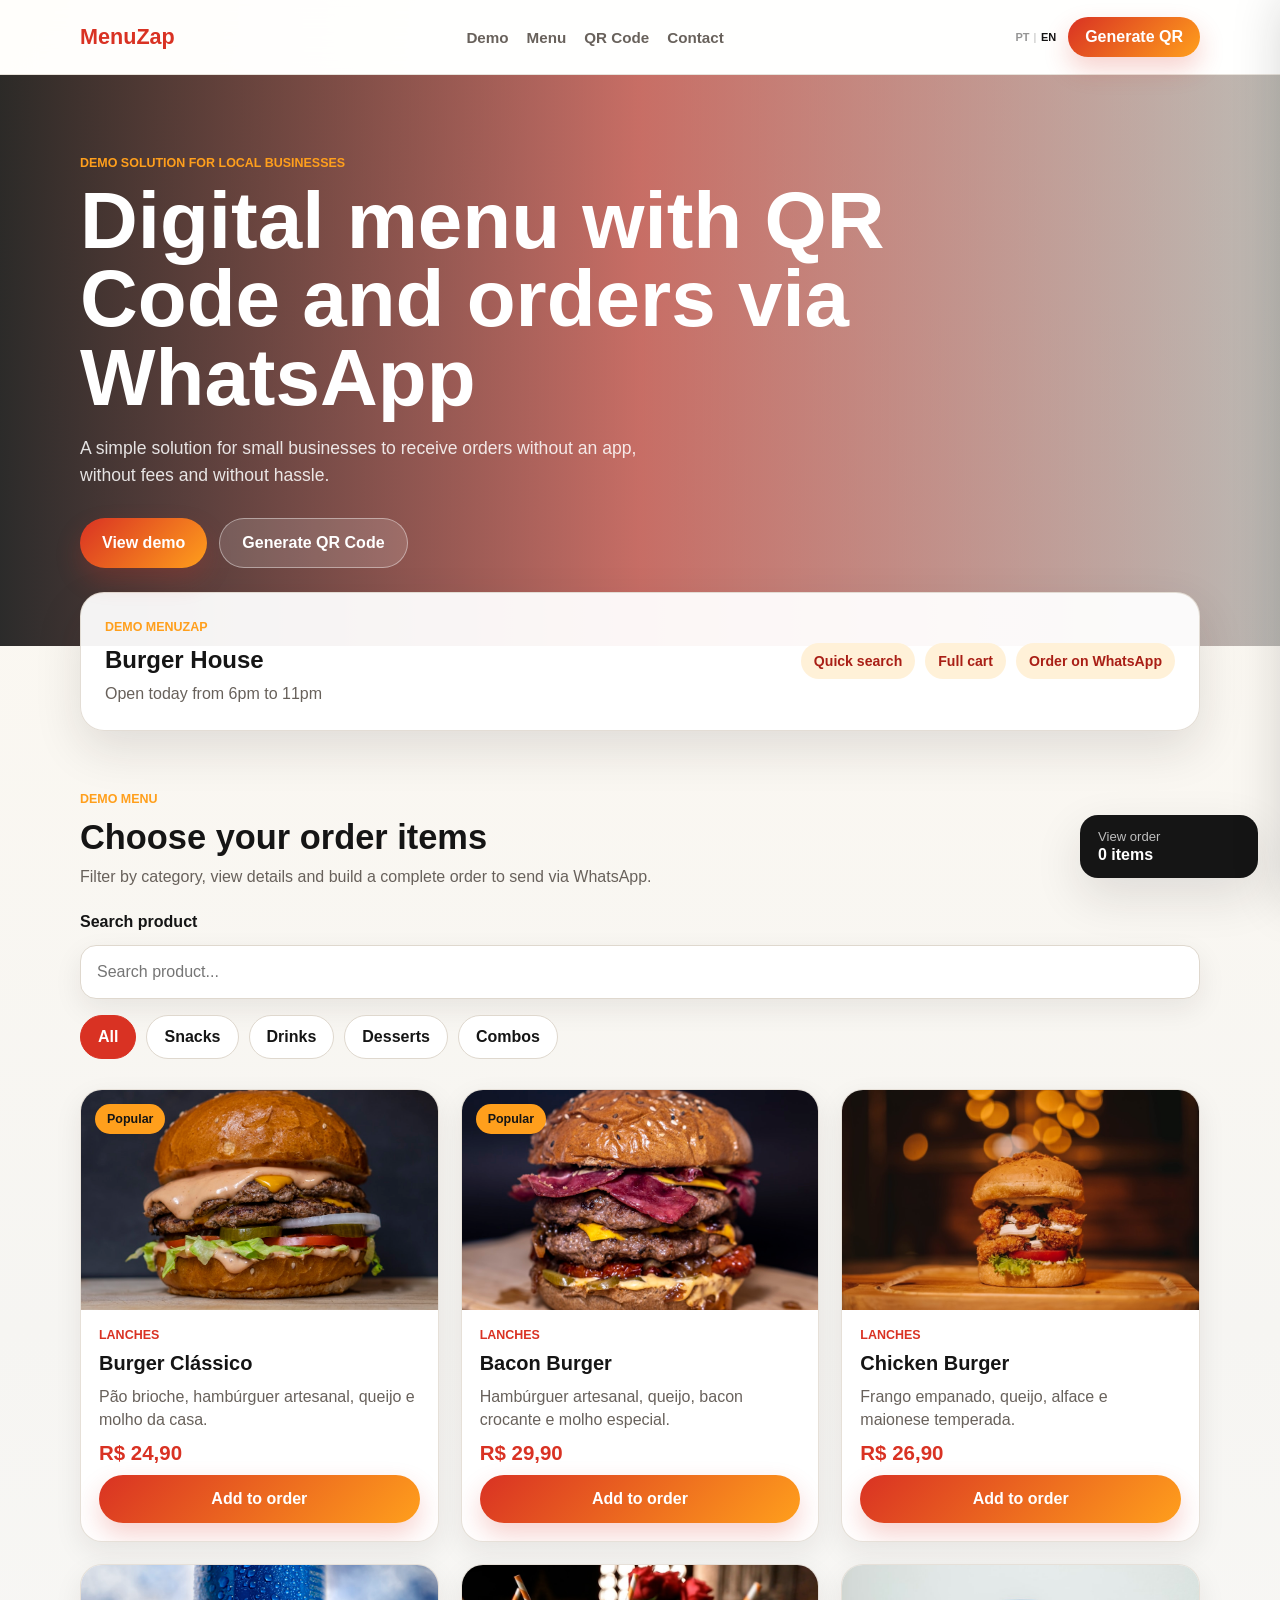
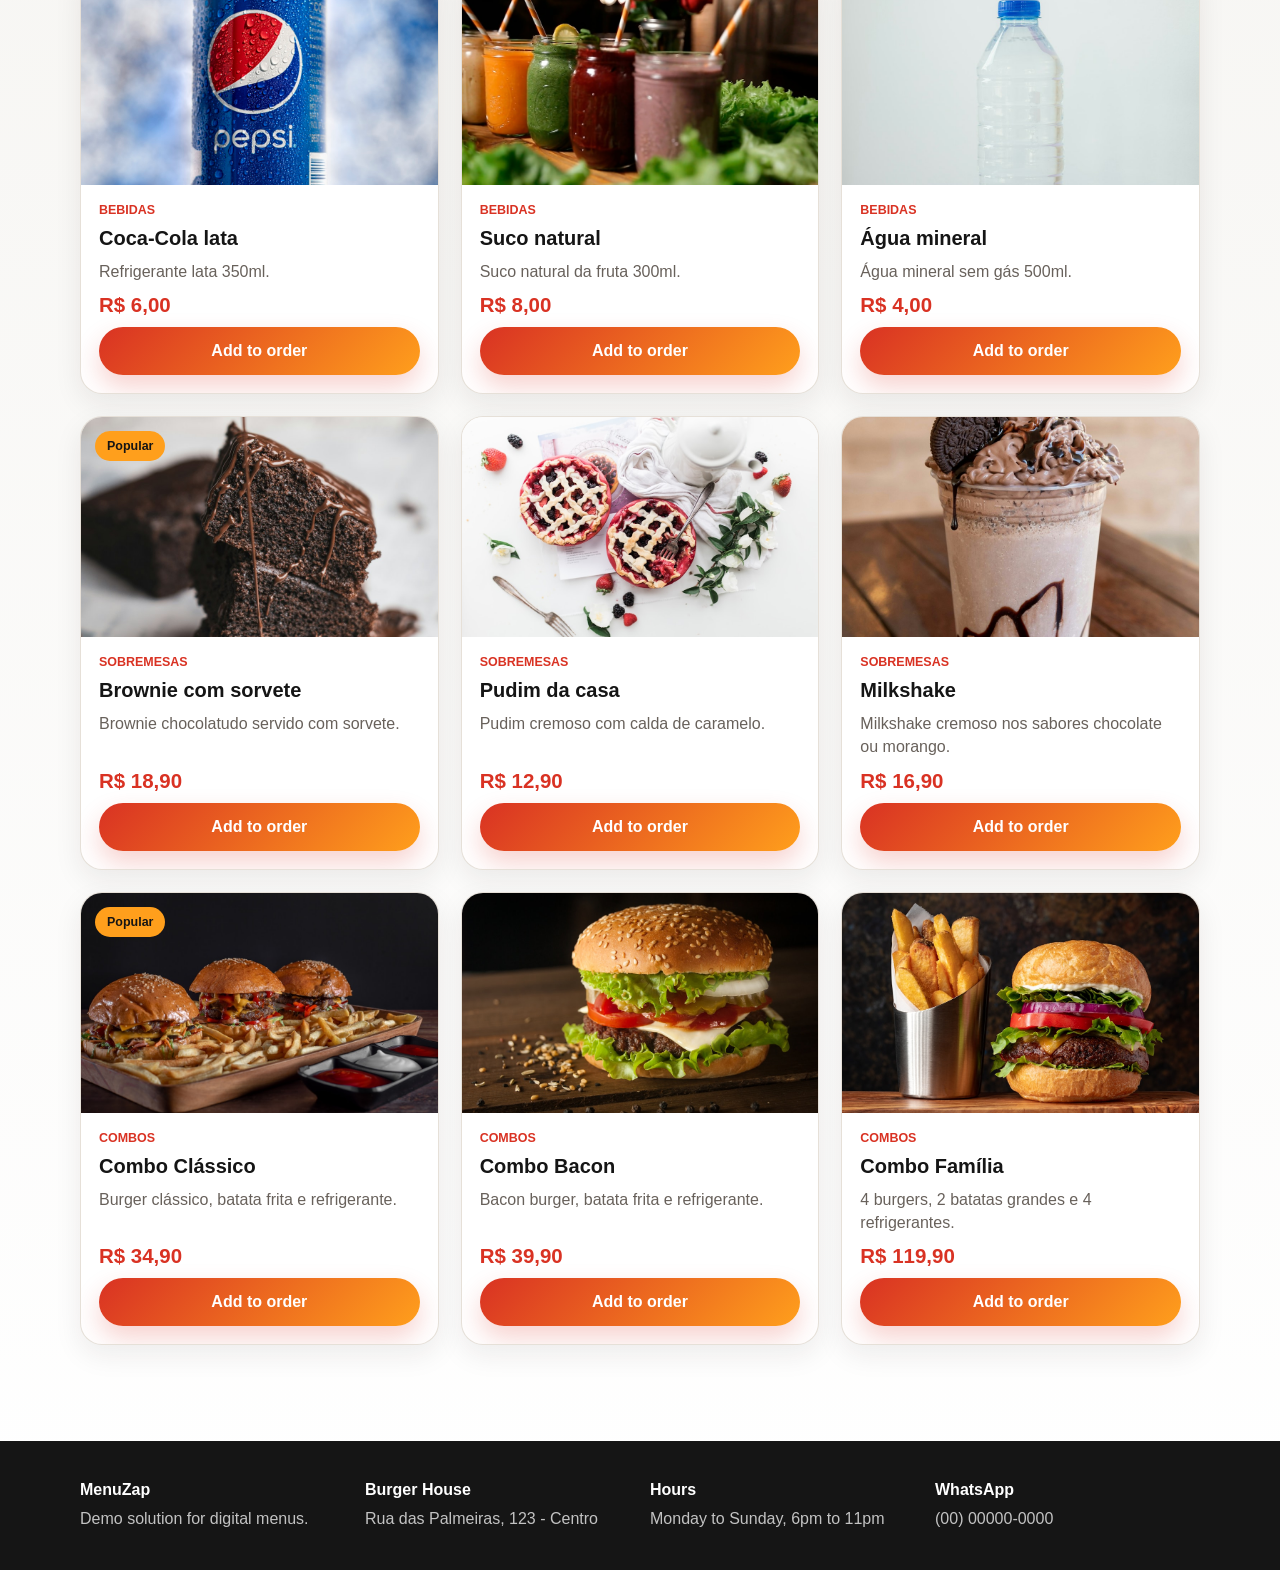
==== commit e7fd29c1: "feat: adiciona suporte bilíngue PT/EN via data-i18n Auto-detect navigator.language, persist localSto" ====
--- a/index.html
+++ b/index.html
@@ -5,8 +5,34 @@
   <meta charset="UTF-8">
   <meta name="viewport" content="width=device-width, initial-scale=1.0">
   <title>MenuZap | Cardápio Digital com QR Code</title>
+  <link rel="icon" href="data:image/svg+xml,%3Csvg xmlns='http://www.w3.org/2000/svg' viewBox='0 0 64 64'%3E%3Crect width='64' height='64' rx='14' fill='%2316a34a'/%3E%3Cpath fill='white' d='M18 18h28v6H18zm0 11h28v6H18zm0 11h18v6H18z'/%3E%3C/svg%3E">
   <link rel="preconnect" href="https://images.unsplash.com">
   <link rel="stylesheet" href="style.css">
+  <style>
+    .lang-toggle {
+      display: flex;
+      align-items: center;
+      gap: 4px;
+      font-size: 11px;
+      letter-spacing: 0.05em;
+    }
+    .lang-toggle button {
+      background: none;
+      border: none;
+      cursor: pointer;
+      font-weight: 600;
+      opacity: 0.45;
+      padding: 0;
+      color: inherit;
+    }
+    .lang-toggle button.lang-active {
+      font-weight: 800;
+      opacity: 1;
+    }
+    .lang-toggle span {
+      opacity: 0.3;
+    }
+  </style>
 </head>
 
 <body>
@@ -14,30 +40,37 @@
     <nav class="navbar" aria-label="Navegação principal">
       <a class="brand" href="index.html">MenuZap</a>
       <div class="nav-links">
-        <a href="#demonstracao">Demonstração</a>
-        <a href="#cardapio">Cardápio</a>
-        <a href="qrcode.html">QR Code</a>
-        <a href="#contato">Contato</a>
-      </div>
-      <a class="nav-button" href="qrcode.html">Gerar QR</a>
+        <a href="#demonstracao" data-i18n="nav_demo">Demonstração</a>
+        <a href="#cardapio" data-i18n="nav_menu">Cardápio</a>
+        <a href="qrcode.html" data-i18n="nav_qrcode">QR Code</a>
+        <a href="#contato" data-i18n="nav_contact">Contato</a>
+      </div>
+      <div style="display:flex;align-items:center;gap:12px;">
+        <div class="lang-toggle">
+          <button id="langPT" type="button" class="lang-active" aria-pressed="true">PT</button>
+          <span>|</span>
+          <button id="langEN" type="button" aria-pressed="false">EN</button>
+        </div>
+        <a class="nav-button" href="qrcode.html" data-i18n="nav_qr_btn">Gerar QR</a>
+      </div>
     </nav>
   </header>
 
   <main>
     <section class="hero" id="demonstracao">
       <div class="hero-content">
-        <span class="eyebrow">
+        <span class="eyebrow" data-i18n="hero_eyebrow">
           Solução demonstrativa para negócios locais
         </span>
-        <h1>Cardápio digital com QR Code e pedidos pelo WhatsApp</h1>
-        <p>
+        <h1 data-i18n="hero_title">Cardápio digital com QR Code e pedidos pelo WhatsApp</h1>
+        <p data-i18n="hero_desc">
           Uma solução simples para pequenos negócios receberem pedidos sem
           aplicativo, sem taxa e sem complicação.
         </p>
 
         <div class="hero-actions">
-          <a class="primary-button" href="#cardapio">Ver demonstração</a>
-          <a class="secondary-button light" href="qrcode.html">
+          <a class="primary-button" href="#cardapio" data-i18n="hero_btn_demo">Ver demonstração</a>
+          <a class="secondary-button light" href="qrcode.html" data-i18n="hero_btn_qr">
             Gerar QR Code
           </a>
         </div>
@@ -48,54 +81,55 @@
       <div>
         <span class="eyebrow">Demo MenuZap</span>
         <h2>Burger House</h2>
-        <p>Aberto hoje das 18h às 23h</p>
+        <p data-i18n="strip_hours">Aberto hoje das 18h às 23h</p>
       </div>
       <div class="demo-metrics">
-        <span>Busca rápida</span>
-        <span>Carrinho completo</span>
-        <span>Pedido no WhatsApp</span>
+        <span data-i18n="strip_metric_1">Busca rápida</span>
+        <span data-i18n="strip_metric_2">Carrinho completo</span>
+        <span data-i18n="strip_metric_3">Pedido no WhatsApp</span>
       </div>
     </section>
 
     <section class="menu-section" id="cardapio">
       <div class="section-heading">
-        <span class="eyebrow">Cardápio da demonstração</span>
-        <h2>Escolha os itens do pedido</h2>
-        <p>
+        <span class="eyebrow" data-i18n="menu_eyebrow">Cardápio da demonstração</span>
+        <h2 data-i18n="menu_title">Escolha os itens do pedido</h2>
+        <p data-i18n="menu_desc">
           Filtre por categoria, veja os detalhes e monte um pedido completo para
           enviar pelo WhatsApp.
         </p>
       </div>
 
       <div class="menu-controls">
-        <label class="search-label" for="searchInput">Buscar produto</label>
+        <label class="search-label" for="searchInput" data-i18n="search_label">Buscar produto</label>
         <input
           id="searchInput"
           type="search"
           placeholder="Buscar produto..."
+          data-i18n-placeholder="search_placeholder"
           autocomplete="off"
         >
         <div class="filter-buttons" aria-label="Filtros por categoria">
-          <button class="filter-button active" type="button" data-category="Todos">
+          <button class="filter-button active" type="button" data-category="Todos" data-i18n="filter_all">
             Todos
           </button>
-          <button class="filter-button" type="button" data-category="Lanches">
+          <button class="filter-button" type="button" data-category="Lanches" data-i18n="filter_snacks">
             Lanches
           </button>
-          <button class="filter-button" type="button" data-category="Bebidas">
+          <button class="filter-button" type="button" data-category="Bebidas" data-i18n="filter_drinks">
             Bebidas
           </button>
-          <button class="filter-button" type="button" data-category="Sobremesas">
+          <button class="filter-button" type="button" data-category="Sobremesas" data-i18n="filter_desserts">
             Sobremesas
           </button>
-          <button class="filter-button" type="button" data-category="Combos">
+          <button class="filter-button" type="button" data-category="Combos" data-i18n="filter_combos">
             Combos
           </button>
         </div>
       </div>
 
       <div class="products-grid" id="productsGrid" aria-live="polite"></div>
-      <p class="empty-state" id="emptyState" hidden>Nenhum produto encontrado.</p>
+      <p class="empty-state" id="emptyState" hidden data-i18n="empty_state">Nenhum produto encontrado.</p>
     </section>
   </main>
 
@@ -103,9 +137,10 @@
     class="cart-float"
     id="openCart"
     type="button"
+    data-i18n-aria="aria_open_cart"
     aria-label="Abrir carrinho"
   >
-    <span>Ver pedido</span>
+    <span data-i18n="cart_float_label">Ver pedido</span>
     <strong id="cartCount">0 itens</strong>
   </button>
 
@@ -117,23 +152,24 @@
   >
     <div class="cart-header">
       <div>
-        <span class="eyebrow">Seu pedido</span>
-        <h2 id="cartTitle">Resumo do pedido</h2>
+        <span class="eyebrow" data-i18n="cart_eyebrow">Seu pedido</span>
+        <h2 id="cartTitle" data-i18n="cart_title">Resumo do pedido</h2>
       </div>
       <button
         class="icon-button"
         id="closeCart"
         type="button"
+        data-i18n-aria="aria_close_cart"
         aria-label="Fechar carrinho"
       >
         ×
       </button>
     </div>
     <div class="cart-items" id="cartItems"></div>
-    <p class="cart-empty" id="cartEmpty">Seu pedido está vazio.</p>
+    <p class="cart-empty" id="cartEmpty" data-i18n="cart_empty_msg">Seu pedido está vazio.</p>
     <div class="cart-footer">
       <section class="payment-box" aria-labelledby="paymentTitle">
-        <h3 id="paymentTitle">Forma de pagamento</h3>
+        <h3 id="paymentTitle" data-i18n="payment_title">Forma de pagamento</h3>
 
         <div class="payment-options">
           <label class="payment-option">
@@ -143,7 +179,7 @@
 
           <label class="payment-option">
             <input type="radio" name="paymentMethod" value="Dinheiro">
-            <span>Dinheiro</span>
+            <span data-i18n="payment_cash">Dinheiro</span>
           </label>
 
           <label class="payment-option">
@@ -152,22 +188,22 @@
               name="paymentMethod"
               value="Cartão na entrega/retirada"
             >
-            <span>Cartão na entrega/retirada</span>
+            <span data-i18n="payment_card">Cartão na entrega/retirada</span>
           </label>
         </div>
 
         <div class="pix-box" id="pixBox">
-          <span>Chave Pix</span>
+          <span data-i18n="pix_label">Chave Pix</span>
           <strong id="pixKey">pix@burgerhouse.com</strong>
-          <button class="copy-pix-button" id="copyPixKey" type="button">
+          <button class="copy-pix-button" id="copyPixKey" type="button" data-i18n="pix_copy_btn">
             Copiar chave Pix
           </button>
-          <p class="copy-message" id="copyPixMessage" aria-live="polite"></p>
+          <p class="copy-message" id="copyPixMessage" aria-live="polite" hidden></p>
         </div>
       </section>
 
       <div class="cart-total">
-        <span>Total</span>
+        <span data-i18n="total_label">Total</span>
         <strong id="cartTotal">R$ 0,00</strong>
       </div>
       <a
@@ -177,6 +213,7 @@
         target="_blank"
         rel="noopener"
         aria-disabled="true"
+        data-i18n="finish_btn"
       >
         Finalizar pelo WhatsApp
       </a>
@@ -196,6 +233,7 @@
         class="modal-close"
         type="button"
         id="closeModal"
+        data-i18n-aria="aria_close_modal"
         aria-label="Fechar modal"
       >
         ×
@@ -207,7 +245,7 @@
         <p id="modalDescription"></p>
         <strong id="modalPrice"></strong>
         <div class="modal-actions">
-          <button class="primary-button" id="modalAddToCart" type="button">
+          <button class="primary-button" id="modalAddToCart" type="button" data-i18n="modal_add_btn">
             Adicionar ao pedido
           </button>
           <a
@@ -216,6 +254,7 @@
             href="#"
             target="_blank"
             rel="noopener"
+            data-i18n="modal_single_btn"
           >
             Pedir somente este item
           </a>
@@ -227,15 +266,15 @@
   <footer class="footer" id="contato">
     <div>
       <strong>MenuZap</strong>
-      <p>Solução demonstrativa para cardápios digitais.</p>
+      <p data-i18n="footer_tagline">Solução demonstrativa para cardápios digitais.</p>
     </div>
     <div>
       <strong>Burger House</strong>
       <p>Rua das Palmeiras, 123 - Centro</p>
     </div>
     <div>
-      <strong>Horário</strong>
-      <p>Segunda a domingo, das 18h às 23h</p>
+      <strong data-i18n="footer_hours_title">Horário</strong>
+      <p data-i18n="footer_hours">Segunda a domingo, das 18h às 23h</p>
     </div>
     <div>
       <strong>WhatsApp</strong>
@@ -243,6 +282,7 @@
     </div>
   </footer>
 
+  <script src="i18n.js"></script>
   <script src="script.js"></script>
 </body>
 
--- a/style.css
+++ b/style.css
@@ -56,6 +56,10 @@
   width: 100%;
 }
 
+[hidden] {
+  display: none !important;
+}
+
 .site-header {
   position: sticky;
   top: 0;
@@ -171,6 +175,7 @@
 .icon-button:focus-visible,
 .cart-float:focus-visible,
 .quantity-control button:focus-visible,
+.cart-item-actions button:focus-visible,
 .remove-button:focus-visible,
 .copy-pix-button:focus-visible,
 input:focus-visible {
@@ -540,13 +545,16 @@
   font-size: 0.92rem;
 }
 
-.quantity-control {
+.quantity-control,
+.cart-item-actions {
   display: flex;
   align-items: center;
   gap: 8px;
-}
-
-.quantity-control button {
+  flex-wrap: wrap;
+}
+
+.quantity-control button,
+.cart-item-actions button {
   width: 34px;
   height: 34px;
   border: 0;
@@ -557,12 +565,21 @@
   font-weight: 900;
 }
 
-.quantity-control span {
+.quantity-control span,
+.cart-item-actions span {
   min-width: 22px;
   margin: 0;
   color: var(--black);
   text-align: center;
   font-weight: 900;
+}
+
+.cart-item-actions button[data-action="remove"] {
+  width: auto;
+  padding: 0 10px;
+  border-radius: 999px;
+  background: transparent;
+  color: var(--red);
 }
 
 .remove-button {
